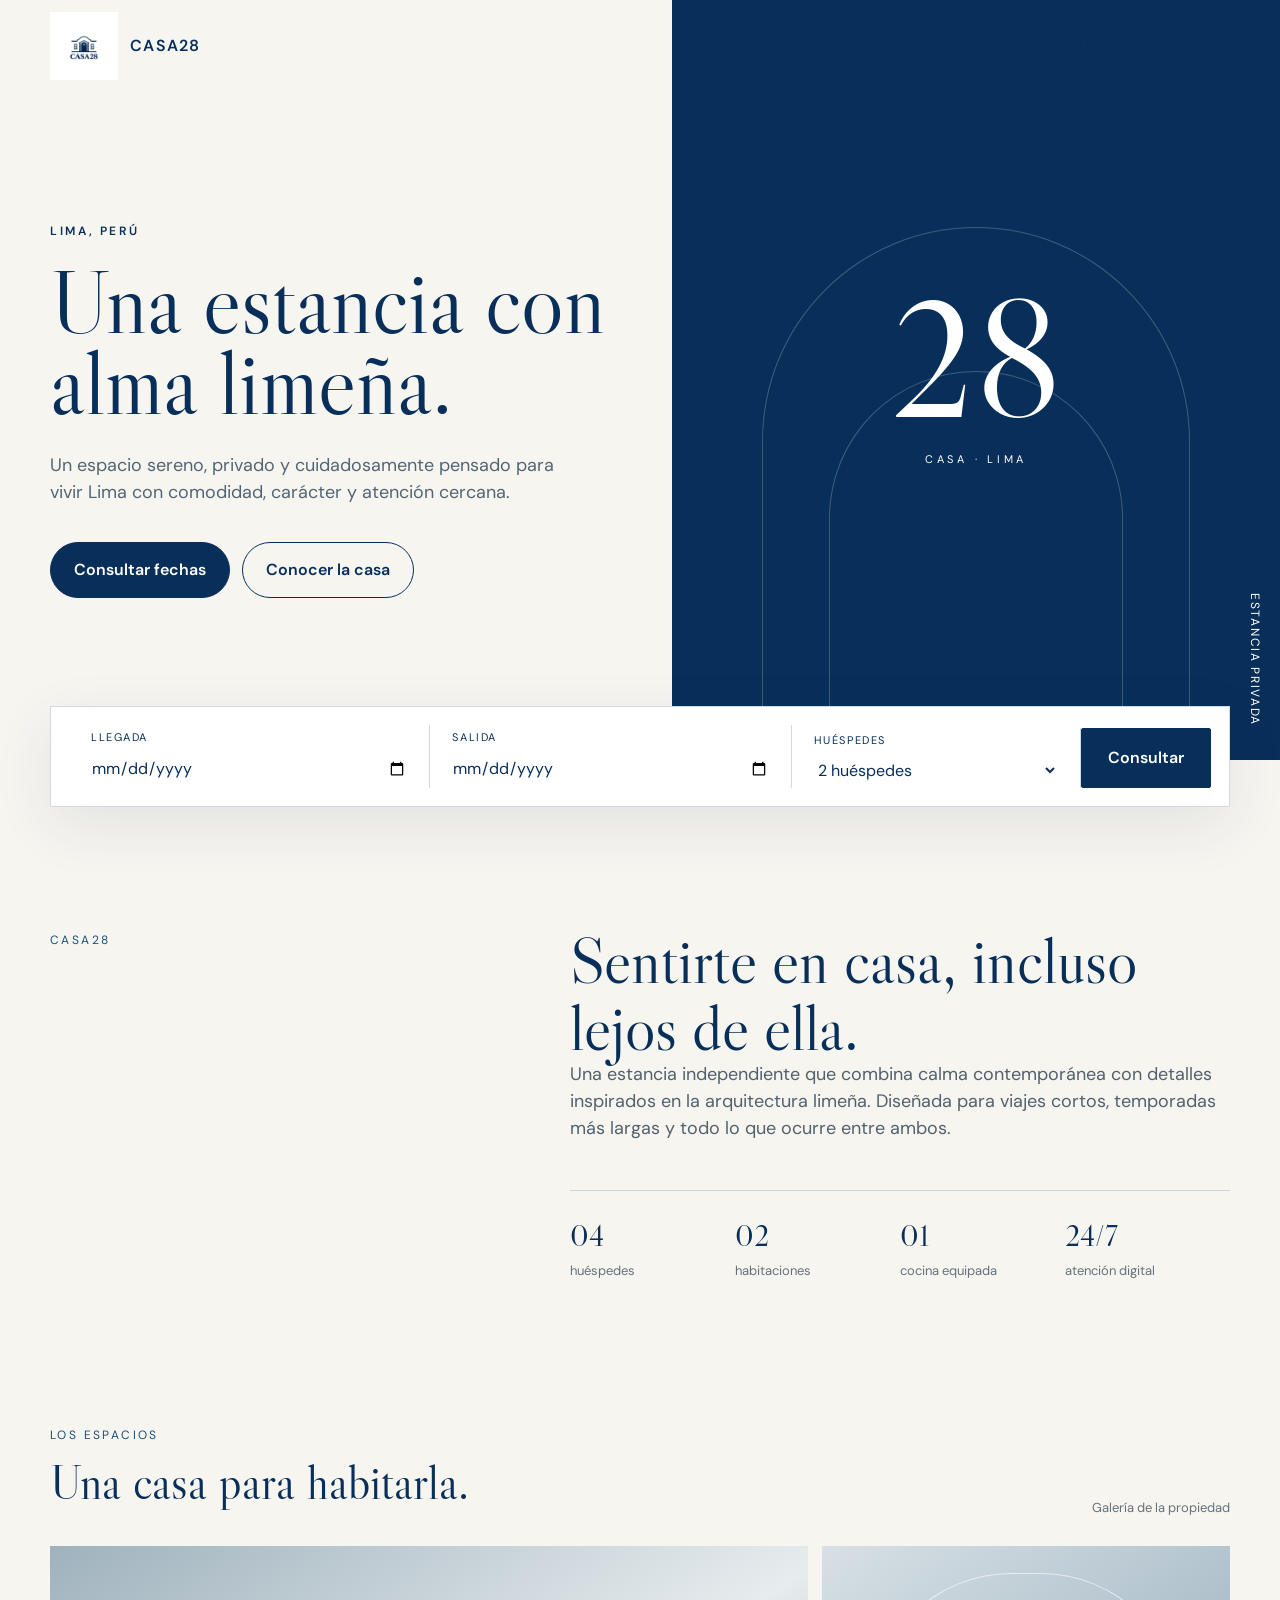
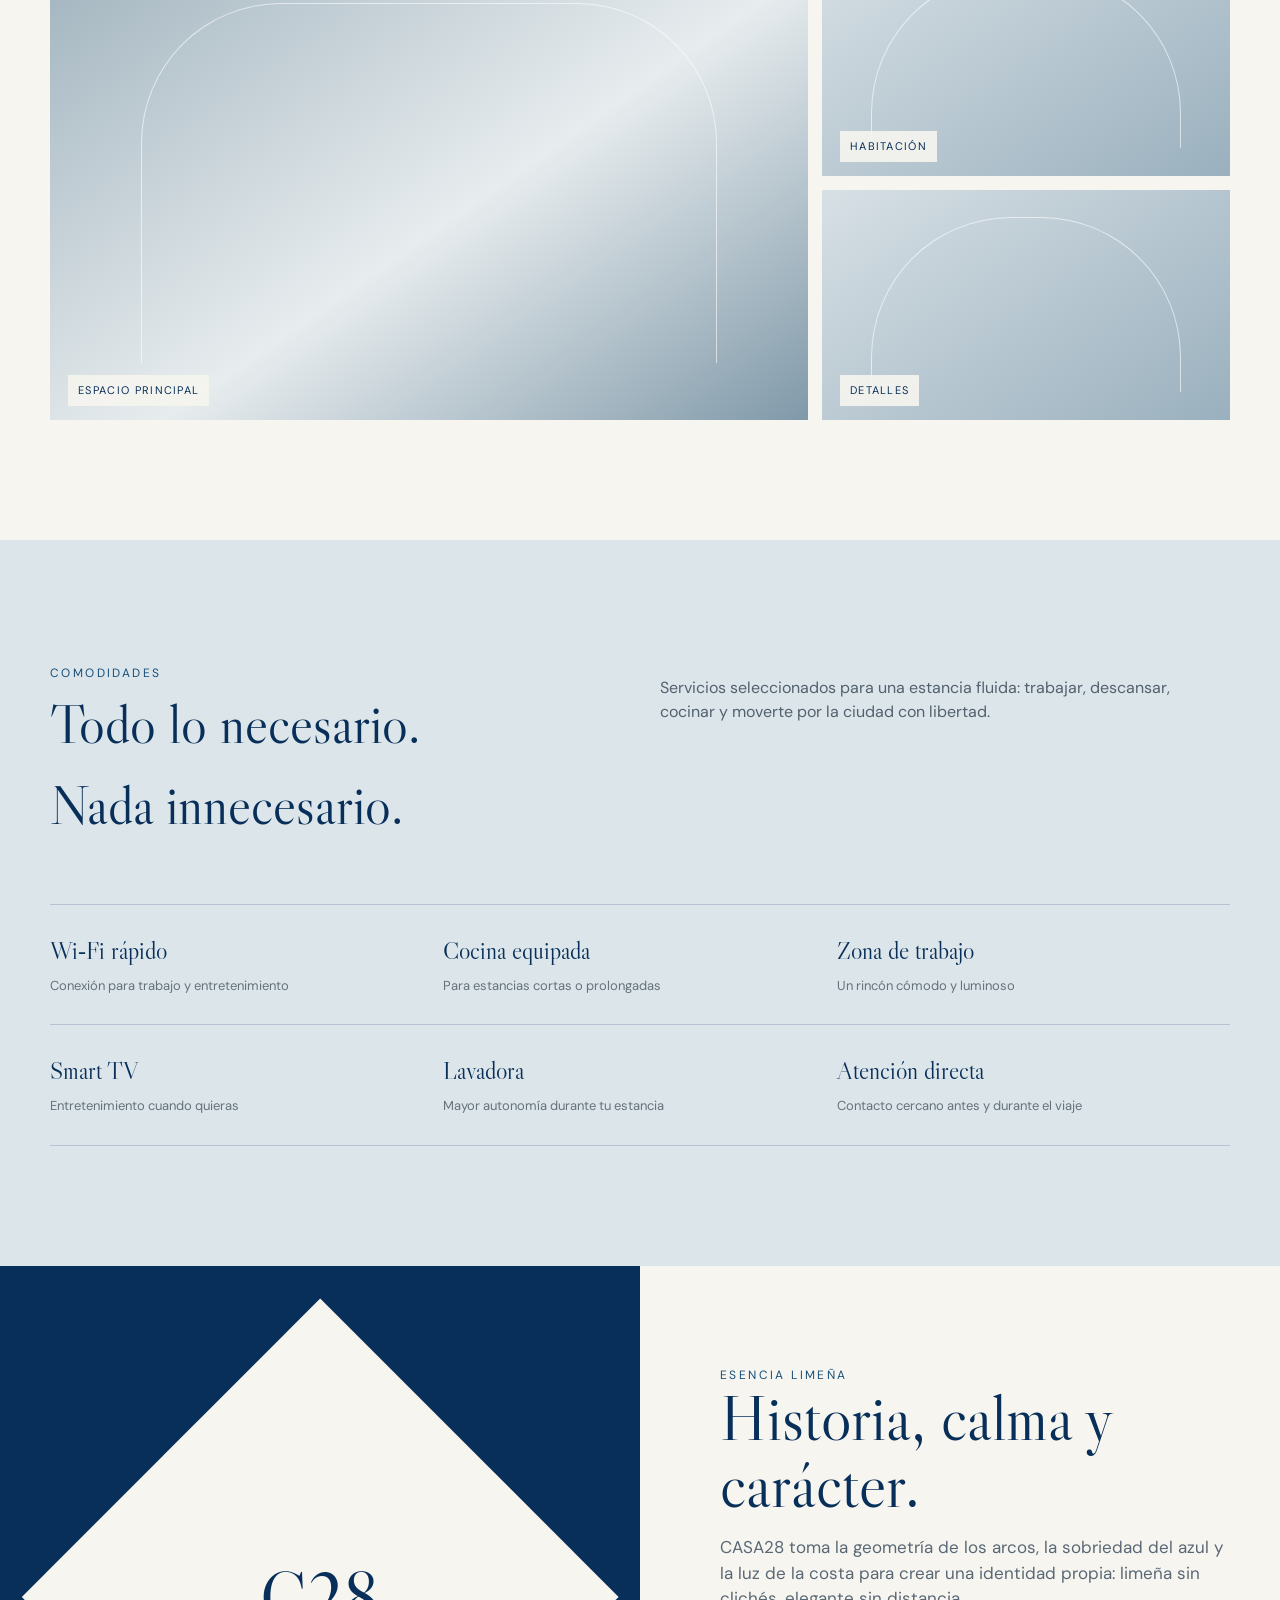
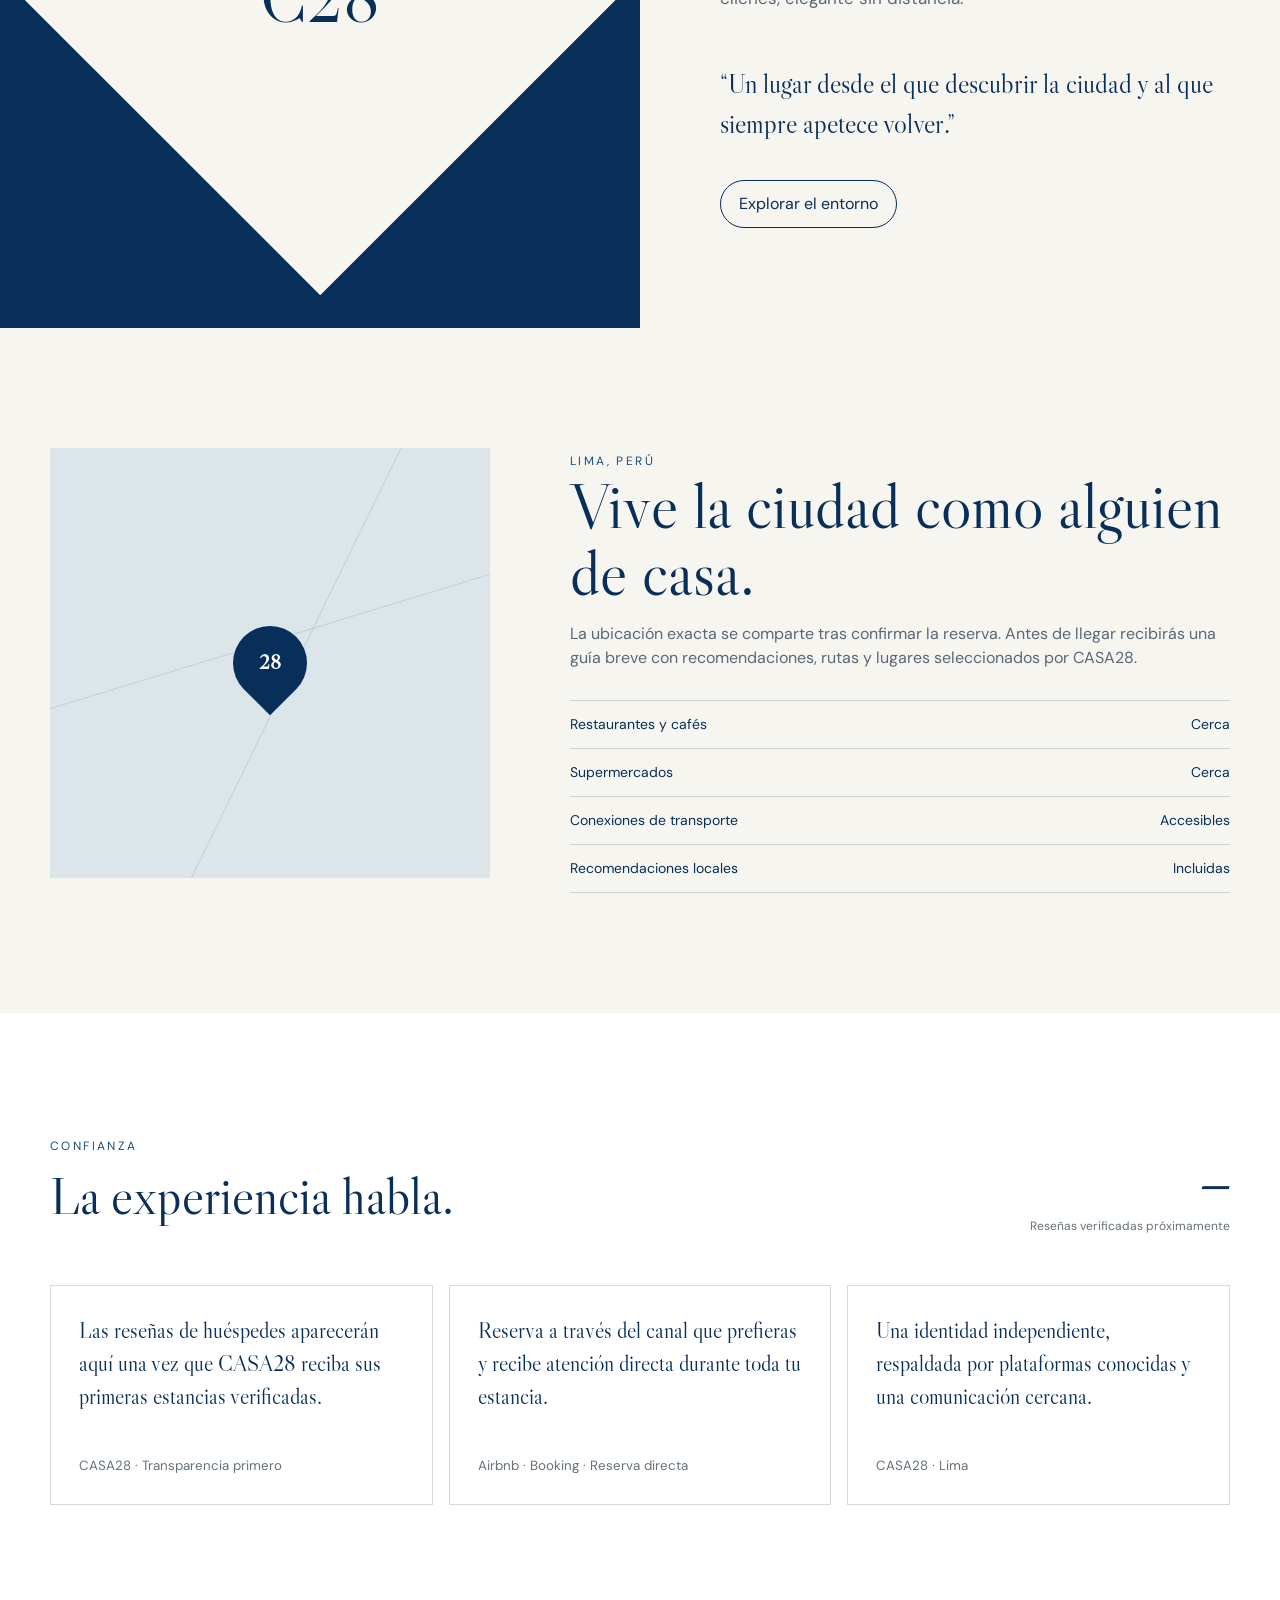
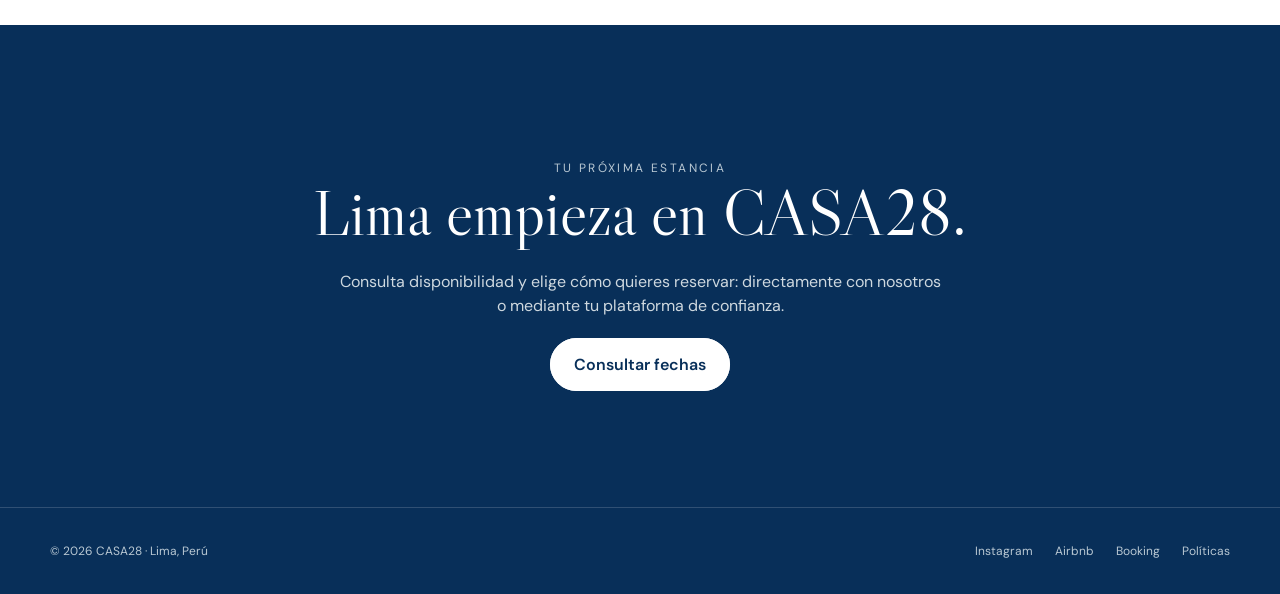
==== index.html @ 7c26ff9a "Add files via upload" ====
<!doctype html>
<html lang="es">
<head>
  <meta charset="utf-8" />
  <meta name="viewport" content="width=device-width, initial-scale=1" />
  <meta name="theme-color" content="#082f59" />
  <meta name="description" content="CASA28 — una estancia limeña, serena y contemporánea." />
  <title>CASA28 · Lima, Perú</title>
  <link rel="preconnect" href="https://fonts.googleapis.com">
  <link rel="preconnect" href="https://fonts.gstatic.com" crossorigin>
  <link href="https://fonts.googleapis.com/css2?family=DM+Sans:wght@400;500;600&family=Libre+Caslon+Display&display=swap" rel="stylesheet">
  <style>
    :root{--ink:#082f59;--blue:#174f7b;--mist:#dce5ea;--paper:#f7f5f0;--white:#fff;--line:rgba(8,47,89,.18);--muted:#65717b}
    *{box-sizing:border-box}html{scroll-behavior:smooth}body{margin:0;color:var(--ink);background:var(--paper);font-family:"DM Sans",sans-serif;line-height:1.5}button,input,select{font:inherit}a{color:inherit;text-decoration:none}.serif{font-family:"Libre Caslon Display",serif;font-weight:400}.wrap{width:min(1180px,calc(100% - 40px));margin:auto}
    .nav{position:absolute;z-index:5;left:0;right:0;top:0;height:92px;display:flex;align-items:center}.nav .wrap{display:flex;align-items:center;justify-content:space-between}.brand{display:flex;align-items:center;gap:12px;font-weight:600;letter-spacing:.08em}.brand img{width:68px;height:68px;object-fit:contain}.menu{display:flex;gap:28px;align-items:center;font-size:14px}.outline{border:1px solid currentColor;padding:11px 18px;border-radius:999px}.menu-toggle{display:none;background:transparent;border:0;color:var(--ink);font-size:24px}
    .hero{min-height:760px;display:grid;grid-template-columns:1.05fr .95fr;position:relative;overflow:hidden}.hero-copy{padding:170px max(40px,calc((100vw - 1180px)/2)) 110px;display:flex;flex-direction:column;justify-content:center}.eyebrow{text-transform:uppercase;letter-spacing:.22em;font-size:12px;font-weight:600}.hero h1{font-size:clamp(58px,7vw,106px);line-height:.9;margin:22px 0 28px;max-width:680px}.hero p{max-width:535px;color:#536574;font-size:18px;margin:0 0 36px}.actions{display:flex;gap:12px;flex-wrap:wrap}.btn{border:1px solid var(--ink);background:var(--ink);color:#fff;border-radius:999px;padding:15px 23px;cursor:pointer;font-weight:600}.btn.light{background:transparent;color:var(--ink)}
    .hero-art{background:var(--ink);position:relative;display:grid;place-items:center;min-height:620px;overflow:hidden}.hero-art:before,.hero-art:after{content:"";position:absolute;border:1px solid rgba(255,255,255,.22);border-bottom:0;border-radius:240px 240px 0 0}.hero-art:before{width:70%;height:70%;bottom:0}.hero-art:after{width:48%;height:51%;bottom:0}.arch-mark{position:relative;color:#fff;text-align:center;z-index:2}.arch-mark .number{font-family:"Libre Caslon Display",serif;font-size:clamp(110px,13vw,190px);line-height:.8}.arch-mark span{display:block;text-transform:uppercase;letter-spacing:.34em;font-size:11px;margin-top:26px}.hero-note{position:absolute;bottom:34px;right:34px;color:#fff;font-size:12px;letter-spacing:.14em;text-transform:uppercase;transform:rotate(90deg);transform-origin:right bottom}
    .booking{position:relative;z-index:3;margin:-54px auto 0;background:#fff;border:1px solid var(--line);box-shadow:0 18px 60px rgba(8,47,89,.09);padding:18px;display:grid;grid-template-columns:1fr 1fr .8fr auto;gap:0;align-items:end}.field{padding:4px 22px;border-right:1px solid var(--line)}.field label{display:block;font-size:11px;text-transform:uppercase;letter-spacing:.14em;margin-bottom:8px}.field input,.field select{width:100%;border:0;background:transparent;color:var(--ink);outline:0;padding:2px 0}.booking .btn{border-radius:2px;padding:17px 26px}
    section{padding:120px 0}.intro{display:grid;grid-template-columns:.8fr 1.2fr;gap:80px;align-items:start}.section-label{font-size:12px;letter-spacing:.2em;text-transform:uppercase;color:var(--blue)}.intro h2,.story h2,.location h2,.final h2{font-size:clamp(42px,5vw,72px);line-height:1.05;margin:0}.intro-copy p{font-size:18px;color:#52616d;max-width:660px;margin:0 0 28px}.facts{display:grid;grid-template-columns:repeat(4,1fr);border-top:1px solid var(--line);margin-top:48px}.fact{padding:22px 12px 0 0}.fact strong{font-family:"Libre Caslon Display",serif;font-size:30px;font-weight:400;display:block}.fact span{font-size:13px;color:var(--muted)}
    .gallery{padding-top:20px}.gallery-head{display:flex;justify-content:space-between;align-items:end;margin-bottom:28px}.gallery h2{font-size:48px;margin:0}.grid{display:grid;grid-template-columns:1.3fr .7fr;grid-template-rows:230px 230px;gap:14px}.photo{position:relative;overflow:hidden;background:linear-gradient(145deg,#d7e0e5,#9ab0be);min-height:210px}.photo:first-child{grid-row:1/3;background:linear-gradient(145deg,#9fb2bd,#e7ecee 55%,#8099a9)}.photo:before{content:"";position:absolute;inset:12%;border:1px solid rgba(255,255,255,.6);border-radius:140px 140px 0 0;border-bottom:0}.photo span{position:absolute;left:18px;bottom:14px;background:rgba(247,245,240,.9);padding:7px 10px;font-size:11px;letter-spacing:.12em;text-transform:uppercase}.photo-input{display:none}.photo-edit{position:absolute;inset:0;display:grid;place-items:center;opacity:0;transition:.2s;background:rgba(8,47,89,.55);color:#fff;cursor:pointer}.photo:hover .photo-edit{opacity:1}
    .amenities{background:var(--mist)}.amenities-head{display:grid;grid-template-columns:1fr 1fr;gap:40px;margin-bottom:58px}.amenities h2{font-size:54px;margin:0}.amenities p{color:#52616d;max-width:520px}.amenity-list{display:grid;grid-template-columns:repeat(3,1fr);border-top:1px solid var(--line)}.amenity{padding:28px 20px 28px 0;border-bottom:1px solid var(--line);font-size:15px}.amenity b{display:block;font-size:24px;font-family:"Libre Caslon Display",serif;font-weight:400;margin-bottom:5px}.amenity span{color:var(--muted);font-size:13px}
    .story{display:grid;grid-template-columns:1fr 1fr;min-height:620px;padding:0}.story-art{background:var(--ink);position:relative;display:grid;place-items:center;overflow:hidden}.story-art .tile{width:66%;aspect-ratio:1;background:var(--paper);display:grid;place-items:center;transform:rotate(45deg)}.story-art .tile:after{content:"C28";transform:rotate(-45deg);font-family:"Libre Caslon Display",serif;font-size:70px}.story-copy{padding:100px max(40px,calc((100vw - 1180px)/2)) 100px 80px;display:flex;flex-direction:column;justify-content:center}.story-copy p{color:#596875;font-size:17px;max-width:520px}.quote{font-family:"Libre Caslon Display",serif;font-size:27px;color:var(--ink);margin:35px 0}
    .location{display:grid;grid-template-columns:.8fr 1.2fr;gap:80px}.map{height:430px;background:var(--mist);position:relative;overflow:hidden}.map:before,.map:after{content:"";position:absolute;background:var(--ink);opacity:.12}.map:before{height:1px;width:120%;top:45%;left:-10%;transform:rotate(-17deg)}.map:after{width:1px;height:130%;left:56%;top:-15%;transform:rotate(26deg)}.pin{position:absolute;inset:0;display:grid;place-items:center}.pin span{width:74px;height:74px;background:var(--ink);color:#fff;border-radius:50% 50% 50% 0;transform:rotate(-45deg);display:grid;place-items:center}.pin b{transform:rotate(45deg);font-family:"Libre Caslon Display",serif;font-size:21px}.location-copy p{color:#596875}.nearby{margin-top:30px;border-top:1px solid var(--line)}.nearby div{display:flex;justify-content:space-between;padding:13px 0;border-bottom:1px solid var(--line);font-size:14px}
    .reviews{background:#fff}.reviews-head{display:flex;justify-content:space-between;align-items:end;margin-bottom:50px}.reviews h2{font-size:52px;margin:0}.rating{text-align:right}.rating strong{font-family:"Libre Caslon Display",serif;font-size:46px}.rating span{display:block;color:var(--muted);font-size:12px}.review-grid{display:grid;grid-template-columns:repeat(3,1fr);gap:16px}.review{border:1px solid var(--line);padding:28px;min-height:220px;display:flex;flex-direction:column;justify-content:space-between}.review p{font-family:"Libre Caslon Display",serif;font-size:22px;margin:0}.review small{color:var(--muted)}
    .final{text-align:center;padding:130px 0;background:var(--ink);color:#fff}.final p{color:#ced8df;max-width:610px;margin:24px auto 35px}.final .btn{background:#fff;color:var(--ink);border-color:#fff}.footer{background:var(--ink);color:#fff;border-top:1px solid rgba(255,255,255,.16);padding:34px 0}.footer .wrap{display:flex;justify-content:space-between;align-items:center;font-size:12px;color:#b9c8d3}.footer-links{display:flex;gap:22px}
    .modal{position:fixed;inset:0;background:rgba(3,19,35,.72);z-index:20;display:none;place-items:center;padding:20px}.modal.open{display:grid}.modal-card{width:min(560px,100%);background:var(--paper);padding:34px}.modal-head{display:flex;justify-content:space-between;align-items:start}.modal h3{font-family:"Libre Caslon Display",serif;font-size:38px;margin:0 0 10px}.close{border:0;background:transparent;font-size:25px;cursor:pointer;color:var(--ink)}.dates-summary{color:var(--muted);font-size:14px;border-bottom:1px solid var(--line);padding-bottom:20px}.channel{width:100%;padding:16px 0;border:0;border-bottom:1px solid var(--line);background:transparent;color:var(--ink);display:flex;justify-content:space-between;cursor:pointer;text-align:left}.channel span:last-child{font-size:12px;color:var(--muted)}.channel:hover{padding-left:8px}
    @media(max-width:850px){.menu a:not(.outline){display:none}.hero{grid-template-columns:1fr}.hero-copy{padding:145px 24px 84px}.hero-art{min-height:450px}.booking{grid-template-columns:1fr 1fr;margin-top:0;width:100%;box-shadow:none}.field{border-bottom:1px solid var(--line);padding:16px}.booking .btn{grid-column:1/3}.intro,.amenities-head,.location{grid-template-columns:1fr;gap:36px}.facts{grid-template-columns:1fr 1fr}.grid{grid-template-columns:1fr;grid-template-rows:auto}.photo:first-child{grid-row:auto;min-height:370px}.amenity-list{grid-template-columns:1fr 1fr}.story{grid-template-columns:1fr}.story-art{min-height:420px}.story-copy{padding:70px 24px}.review-grid{grid-template-columns:1fr}.reviews-head{align-items:start}.rating{display:none}section{padding:86px 0}.footer .wrap{gap:20px;flex-direction:column}.gallery-head{align-items:start;gap:20px;flex-direction:column}}
    @media(max-width:520px){.wrap{width:min(100% - 28px,1180px)}.nav{height:78px}.brand img{width:54px;height:54px}.brand span{display:none}.menu .outline{font-size:12px;padding:9px 13px}.hero h1{font-size:56px}.booking{grid-template-columns:1fr}.booking .btn{grid-column:auto}.field{border-right:0}.facts,.amenity-list{grid-template-columns:1fr 1fr}.gallery h2,.amenities h2,.reviews h2{font-size:40px}.review-grid{grid-template-columns:1fr}.actions .btn{width:100%}.final{padding:90px 0}.footer-links{flex-wrap:wrap;justify-content:center}}
  </style>
</head>
<body>
  <nav class="nav"><div class="wrap"><a class="brand" href="#inicio"><img src="assets/casa28-logo.png" alt="Logo CASA28"><span>CASA28</span></a><div class="menu"><a href="#casa">La casa</a><a href="#servicios">Servicios</a><a href="#lima">Lima</a><a href="#reservar" class="outline">Reservar</a></div></div></nav>
  <header class="hero" id="inicio"><div class="hero-copy"><span class="eyebrow">Lima, Perú</span><h1 class="serif">Una estancia con alma limeña.</h1><p>Un espacio sereno, privado y cuidadosamente pensado para vivir Lima con comodidad, carácter y atención cercana.</p><div class="actions"><a class="btn" href="#reservar">Consultar fechas</a><a class="btn light" href="#casa">Conocer la casa</a></div></div><div class="hero-art"><div class="arch-mark"><div class="number">28</div><span>Casa · Lima</span></div><div class="hero-note">Estancia privada</div></div></header>
  <form class="booking wrap" id="reservar"><div class="field"><label for="checkin">Llegada</label><input id="checkin" type="date" required></div><div class="field"><label for="checkout">Salida</label><input id="checkout" type="date" required></div><div class="field"><label for="guests">Huéspedes</label><select id="guests"><option>1 huésped</option><option selected>2 huéspedes</option><option>3 huéspedes</option><option>4 huéspedes</option></select></div><button class="btn" type="submit">Consultar</button></form>
  <main>
    <section id="casa"><div class="wrap intro"><div><span class="section-label">CASA28</span></div><div class="intro-copy"><h2 class="serif">Sentirte en casa, incluso lejos de ella.</h2><p>Una estancia independiente que combina calma contemporánea con detalles inspirados en la arquitectura limeña. Diseñada para viajes cortos, temporadas más largas y todo lo que ocurre entre ambos.</p><div class="facts"><div class="fact"><strong>04</strong><span>huéspedes</span></div><div class="fact"><strong>02</strong><span>habitaciones</span></div><div class="fact"><strong>01</strong><span>cocina equipada</span></div><div class="fact"><strong>24/7</strong><span>atención digital</span></div></div></div></div></section>
    <section class="gallery"><div class="wrap"><div class="gallery-head"><div><span class="section-label">Los espacios</span><h2 class="serif">Una casa para habitarla.</h2></div><span style="color:var(--muted);font-size:13px">Galería de la propiedad</span></div><div class="grid"><div class="photo"><span>Espacio principal</span></div><div class="photo"><span>Habitación</span></div><div class="photo"><span>Detalles</span></div></div></div></section>
    <section class="amenities" id="servicios"><div class="wrap"><div class="amenities-head"><div><span class="section-label">Comodidades</span><h2 class="serif">Todo lo necesario.<br>Nada innecesario.</h2></div><p>Servicios seleccionados para una estancia fluida: trabajar, descansar, cocinar y moverte por la ciudad con libertad.</p></div><div class="amenity-list"><div class="amenity"><b>Wi‑Fi rápido</b><span>Conexión para trabajo y entretenimiento</span></div><div class="amenity"><b>Cocina equipada</b><span>Para estancias cortas o prolongadas</span></div><div class="amenity"><b>Zona de trabajo</b><span>Un rincón cómodo y luminoso</span></div><div class="amenity"><b>Smart TV</b><span>Entretenimiento cuando quieras</span></div><div class="amenity"><b>Lavadora</b><span>Mayor autonomía durante tu estancia</span></div><div class="amenity"><b>Atención directa</b><span>Contacto cercano antes y durante el viaje</span></div></div></div></section>
    <section class="story"><div class="story-art"><div class="tile"></div></div><div class="story-copy"><span class="section-label">Esencia limeña</span><h2 class="serif">Historia, calma y carácter.</h2><p>CASA28 toma la geometría de los arcos, la sobriedad del azul y la luz de la costa para crear una identidad propia: limeña sin clichés, elegante sin distancia.</p><div class="quote">“Un lugar desde el que descubrir la ciudad y al que siempre apetece volver.”</div><a href="#lima" class="outline" style="align-self:flex-start">Explorar el entorno</a></div></section>
    <section id="lima"><div class="wrap location"><div class="map"><div class="pin"><span><b>28</b></span></div></div><div class="location-copy"><span class="section-label">Lima, Perú</span><h2 class="serif">Vive la ciudad como alguien de casa.</h2><p>La ubicación exacta se comparte tras confirmar la reserva. Antes de llegar recibirás una guía breve con recomendaciones, rutas y lugares seleccionados por CASA28.</p><div class="nearby"><div><span>Restaurantes y cafés</span><span>Cerca</span></div><div><span>Supermercados</span><span>Cerca</span></div><div><span>Conexiones de transporte</span><span>Accesibles</span></div><div><span>Recomendaciones locales</span><span>Incluidas</span></div></div></div></div></section>
    <section class="reviews"><div class="wrap"><div class="reviews-head"><div><span class="section-label">Confianza</span><h2 class="serif">La experiencia habla.</h2></div><div class="rating"><strong>—</strong><span>Reseñas verificadas próximamente</span></div></div><div class="review-grid"><article class="review"><p>Las reseñas de huéspedes aparecerán aquí una vez que CASA28 reciba sus primeras estancias verificadas.</p><small>CASA28 · Transparencia primero</small></article><article class="review"><p>Reserva a través del canal que prefieras y recibe atención directa durante toda tu estancia.</p><small>Airbnb · Booking · Reserva directa</small></article><article class="review"><p>Una identidad independiente, respaldada por plataformas conocidas y una comunicación cercana.</p><small>CASA28 · Lima</small></article></div></div></section>
    <section class="final"><div class="wrap"><span class="section-label" style="color:#b9c8d3">Tu próxima estancia</span><h2 class="serif">Lima empieza en CASA28.</h2><p>Consulta disponibilidad y elige cómo quieres reservar: directamente con nosotros o mediante tu plataforma de confianza.</p><a class="btn" href="#reservar">Consultar fechas</a></div></section>
  </main>
  <footer class="footer"><div class="wrap"><span>© 2026 CASA28 · Lima, Perú</span><div class="footer-links"><a href="#">Instagram</a><a href="#">Airbnb</a><a href="#">Booking</a><a href="#">Políticas</a></div></div></footer>
  <div class="modal" id="modal" role="dialog" aria-modal="true" aria-labelledby="modal-title"><div class="modal-card"><div class="modal-head"><div><span class="section-label">Opciones de reserva</span><h3 id="modal-title">Elige tu canal.</h3></div><button class="close" aria-label="Cerrar">×</button></div><p class="dates-summary" id="summary"></p><button class="channel" data-channel="WhatsApp"><span>Consulta directa por WhatsApp</span><span>Atención personal →</span></button><button class="channel" data-channel="Airbnb"><span>Reservar en Airbnb</span><span>Plataforma verificada →</span></button><button class="channel" data-channel="Booking"><span>Reservar en Booking</span><span>Próximamente →</span></button></div></div>
  <script>
    const form=document.querySelector('#reservar'), modal=document.querySelector('#modal'), summary=document.querySelector('#summary');
    const today=new Date(); today.setDate(today.getDate()+1); const min=today.toISOString().split('T')[0];
    checkin.min=min; checkout.min=min;
    checkin.addEventListener('change',()=>{checkout.min=checkin.value;if(checkout.value&&checkout.value<=checkin.value)checkout.value=''});
    form.addEventListener('submit',e=>{e.preventDefault();summary.textContent=`${checkin.value} — ${checkout.value} · ${guests.value}`;modal.classList.add('open')});
    document.querySelector('.close').onclick=()=>modal.classList.remove('open');
    modal.addEventListener('click',e=>{if(e.target===modal)modal.classList.remove('open')});
    document.querySelectorAll('.channel').forEach(btn=>btn.onclick=()=>alert(`${btn.dataset.channel}: enlace pendiente de conectar.`));
  </script>
</body>
</html>
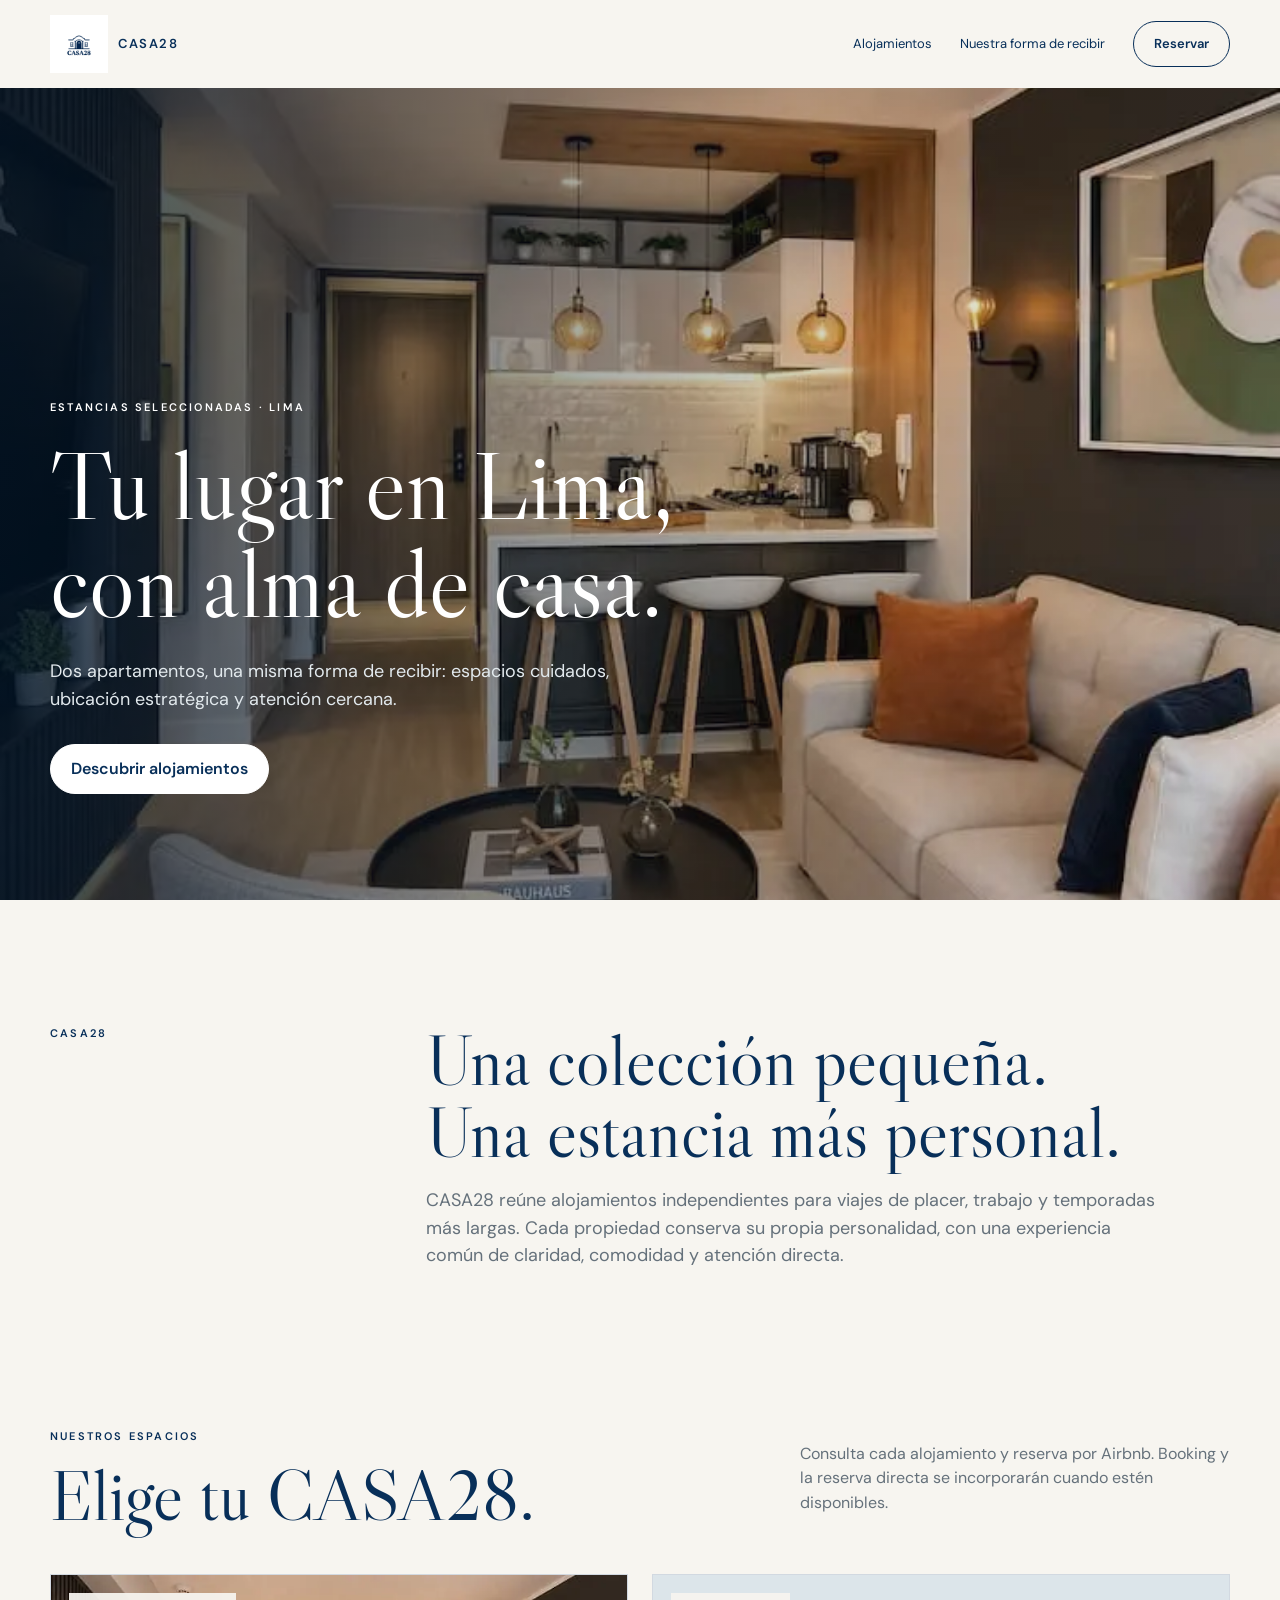
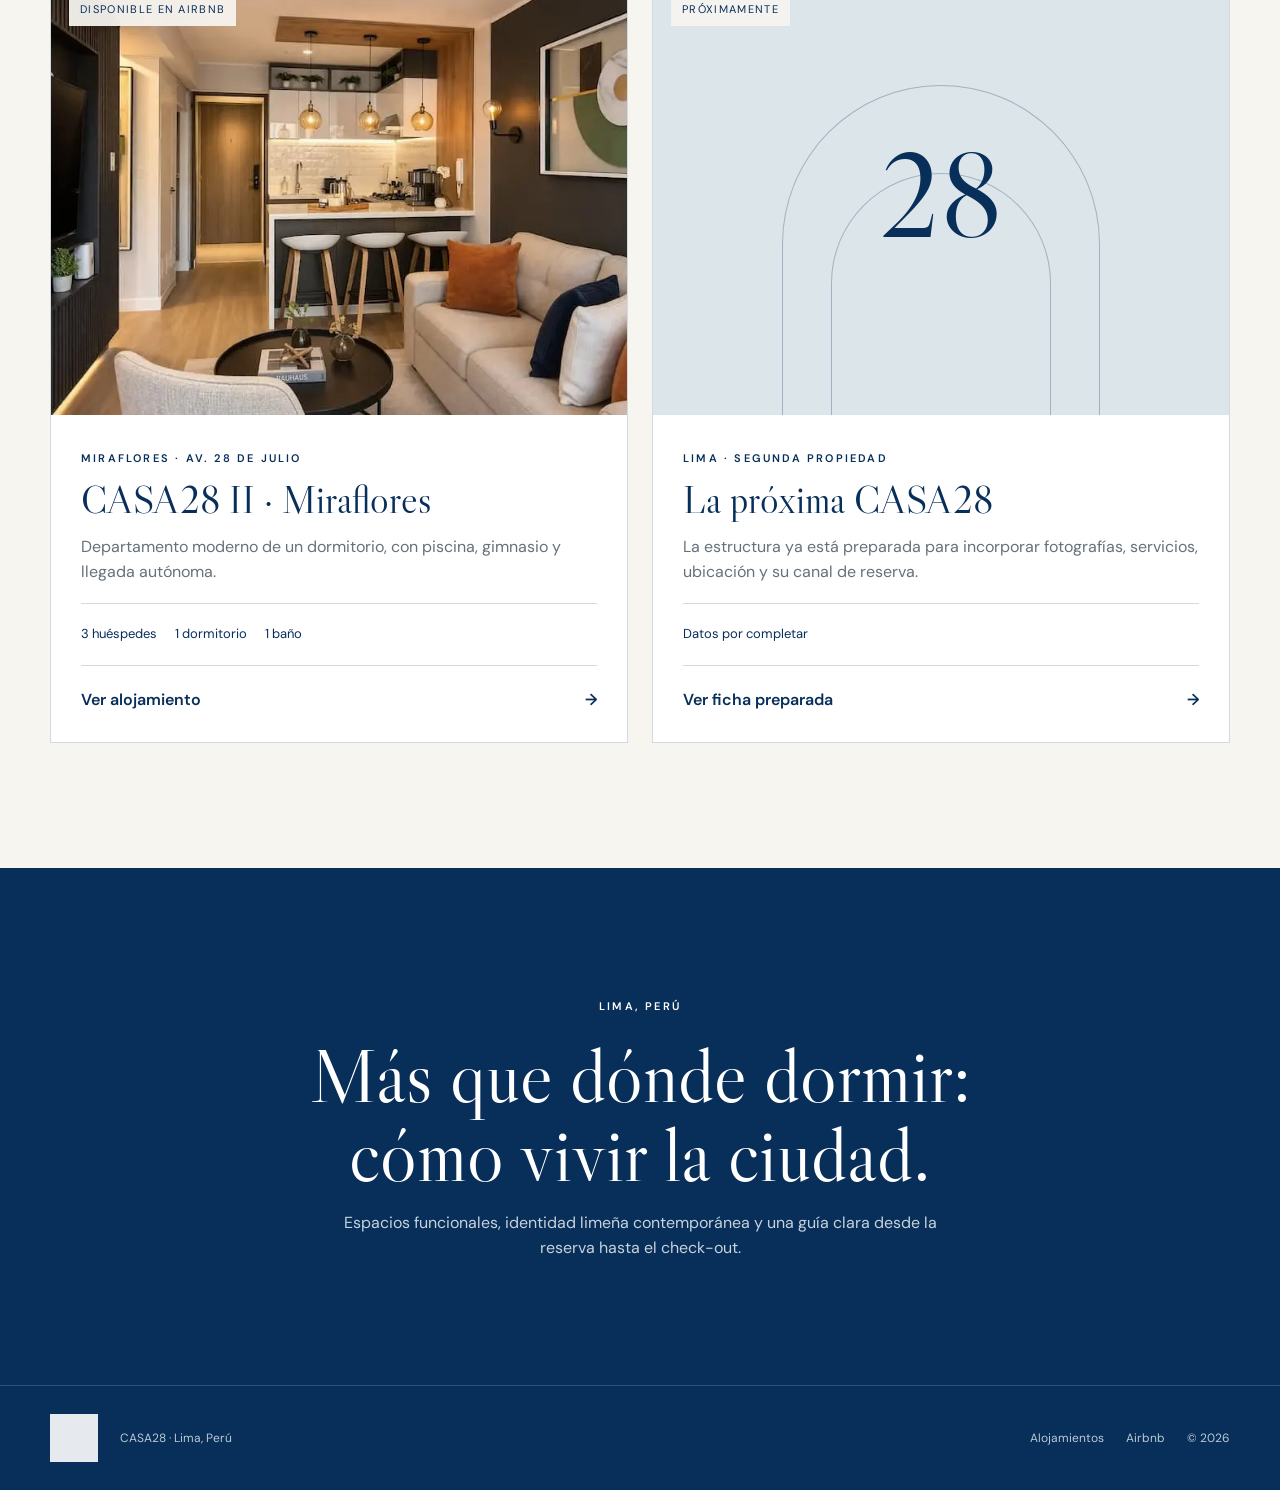
==== commit 57f91861: "Add files via upload" ====
--- a/index.html
+++ b/index.html
@@ -1,57 +1,9 @@
-<!doctype html>
-<html lang="es">
-<head>
-  <meta charset="utf-8" />
-  <meta name="viewport" content="width=device-width, initial-scale=1" />
-  <meta name="theme-color" content="#082f59" />
-  <meta name="description" content="CASA28 — una estancia limeña, serena y contemporánea." />
-  <title>CASA28 · Lima, Perú</title>
-  <link rel="preconnect" href="https://fonts.googleapis.com">
-  <link rel="preconnect" href="https://fonts.gstatic.com" crossorigin>
-  <link href="https://fonts.googleapis.com/css2?family=DM+Sans:wght@400;500;600&family=Libre+Caslon+Display&display=swap" rel="stylesheet">
-  <style>
-    :root{--ink:#082f59;--blue:#174f7b;--mist:#dce5ea;--paper:#f7f5f0;--white:#fff;--line:rgba(8,47,89,.18);--muted:#65717b}
-    *{box-sizing:border-box}html{scroll-behavior:smooth}body{margin:0;color:var(--ink);background:var(--paper);font-family:"DM Sans",sans-serif;line-height:1.5}button,input,select{font:inherit}a{color:inherit;text-decoration:none}.serif{font-family:"Libre Caslon Display",serif;font-weight:400}.wrap{width:min(1180px,calc(100% - 40px));margin:auto}
-    .nav{position:absolute;z-index:5;left:0;right:0;top:0;height:92px;display:flex;align-items:center}.nav .wrap{display:flex;align-items:center;justify-content:space-between}.brand{display:flex;align-items:center;gap:12px;font-weight:600;letter-spacing:.08em}.brand img{width:68px;height:68px;object-fit:contain}.menu{display:flex;gap:28px;align-items:center;font-size:14px}.outline{border:1px solid currentColor;padding:11px 18px;border-radius:999px}.menu-toggle{display:none;background:transparent;border:0;color:var(--ink);font-size:24px}
-    .hero{min-height:760px;display:grid;grid-template-columns:1.05fr .95fr;position:relative;overflow:hidden}.hero-copy{padding:170px max(40px,calc((100vw - 1180px)/2)) 110px;display:flex;flex-direction:column;justify-content:center}.eyebrow{text-transform:uppercase;letter-spacing:.22em;font-size:12px;font-weight:600}.hero h1{font-size:clamp(58px,7vw,106px);line-height:.9;margin:22px 0 28px;max-width:680px}.hero p{max-width:535px;color:#536574;font-size:18px;margin:0 0 36px}.actions{display:flex;gap:12px;flex-wrap:wrap}.btn{border:1px solid var(--ink);background:var(--ink);color:#fff;border-radius:999px;padding:15px 23px;cursor:pointer;font-weight:600}.btn.light{background:transparent;color:var(--ink)}
-    .hero-art{background:var(--ink);position:relative;display:grid;place-items:center;min-height:620px;overflow:hidden}.hero-art:before,.hero-art:after{content:"";position:absolute;border:1px solid rgba(255,255,255,.22);border-bottom:0;border-radius:240px 240px 0 0}.hero-art:before{width:70%;height:70%;bottom:0}.hero-art:after{width:48%;height:51%;bottom:0}.arch-mark{position:relative;color:#fff;text-align:center;z-index:2}.arch-mark .number{font-family:"Libre Caslon Display",serif;font-size:clamp(110px,13vw,190px);line-height:.8}.arch-mark span{display:block;text-transform:uppercase;letter-spacing:.34em;font-size:11px;margin-top:26px}.hero-note{position:absolute;bottom:34px;right:34px;color:#fff;font-size:12px;letter-spacing:.14em;text-transform:uppercase;transform:rotate(90deg);transform-origin:right bottom}
-    .booking{position:relative;z-index:3;margin:-54px auto 0;background:#fff;border:1px solid var(--line);box-shadow:0 18px 60px rgba(8,47,89,.09);padding:18px;display:grid;grid-template-columns:1fr 1fr .8fr auto;gap:0;align-items:end}.field{padding:4px 22px;border-right:1px solid var(--line)}.field label{display:block;font-size:11px;text-transform:uppercase;letter-spacing:.14em;margin-bottom:8px}.field input,.field select{width:100%;border:0;background:transparent;color:var(--ink);outline:0;padding:2px 0}.booking .btn{border-radius:2px;padding:17px 26px}
-    section{padding:120px 0}.intro{display:grid;grid-template-columns:.8fr 1.2fr;gap:80px;align-items:start}.section-label{font-size:12px;letter-spacing:.2em;text-transform:uppercase;color:var(--blue)}.intro h2,.story h2,.location h2,.final h2{font-size:clamp(42px,5vw,72px);line-height:1.05;margin:0}.intro-copy p{font-size:18px;color:#52616d;max-width:660px;margin:0 0 28px}.facts{display:grid;grid-template-columns:repeat(4,1fr);border-top:1px solid var(--line);margin-top:48px}.fact{padding:22px 12px 0 0}.fact strong{font-family:"Libre Caslon Display",serif;font-size:30px;font-weight:400;display:block}.fact span{font-size:13px;color:var(--muted)}
-    .gallery{padding-top:20px}.gallery-head{display:flex;justify-content:space-between;align-items:end;margin-bottom:28px}.gallery h2{font-size:48px;margin:0}.grid{display:grid;grid-template-columns:1.3fr .7fr;grid-template-rows:230px 230px;gap:14px}.photo{position:relative;overflow:hidden;background:linear-gradient(145deg,#d7e0e5,#9ab0be);min-height:210px}.photo:first-child{grid-row:1/3;background:linear-gradient(145deg,#9fb2bd,#e7ecee 55%,#8099a9)}.photo:before{content:"";position:absolute;inset:12%;border:1px solid rgba(255,255,255,.6);border-radius:140px 140px 0 0;border-bottom:0}.photo span{position:absolute;left:18px;bottom:14px;background:rgba(247,245,240,.9);padding:7px 10px;font-size:11px;letter-spacing:.12em;text-transform:uppercase}.photo-input{display:none}.photo-edit{position:absolute;inset:0;display:grid;place-items:center;opacity:0;transition:.2s;background:rgba(8,47,89,.55);color:#fff;cursor:pointer}.photo:hover .photo-edit{opacity:1}
-    .amenities{background:var(--mist)}.amenities-head{display:grid;grid-template-columns:1fr 1fr;gap:40px;margin-bottom:58px}.amenities h2{font-size:54px;margin:0}.amenities p{color:#52616d;max-width:520px}.amenity-list{display:grid;grid-template-columns:repeat(3,1fr);border-top:1px solid var(--line)}.amenity{padding:28px 20px 28px 0;border-bottom:1px solid var(--line);font-size:15px}.amenity b{display:block;font-size:24px;font-family:"Libre Caslon Display",serif;font-weight:400;margin-bottom:5px}.amenity span{color:var(--muted);font-size:13px}
-    .story{display:grid;grid-template-columns:1fr 1fr;min-height:620px;padding:0}.story-art{background:var(--ink);position:relative;display:grid;place-items:center;overflow:hidden}.story-art .tile{width:66%;aspect-ratio:1;background:var(--paper);display:grid;place-items:center;transform:rotate(45deg)}.story-art .tile:after{content:"C28";transform:rotate(-45deg);font-family:"Libre Caslon Display",serif;font-size:70px}.story-copy{padding:100px max(40px,calc((100vw - 1180px)/2)) 100px 80px;display:flex;flex-direction:column;justify-content:center}.story-copy p{color:#596875;font-size:17px;max-width:520px}.quote{font-family:"Libre Caslon Display",serif;font-size:27px;color:var(--ink);margin:35px 0}
-    .location{display:grid;grid-template-columns:.8fr 1.2fr;gap:80px}.map{height:430px;background:var(--mist);position:relative;overflow:hidden}.map:before,.map:after{content:"";position:absolute;background:var(--ink);opacity:.12}.map:before{height:1px;width:120%;top:45%;left:-10%;transform:rotate(-17deg)}.map:after{width:1px;height:130%;left:56%;top:-15%;transform:rotate(26deg)}.pin{position:absolute;inset:0;display:grid;place-items:center}.pin span{width:74px;height:74px;background:var(--ink);color:#fff;border-radius:50% 50% 50% 0;transform:rotate(-45deg);display:grid;place-items:center}.pin b{transform:rotate(45deg);font-family:"Libre Caslon Display",serif;font-size:21px}.location-copy p{color:#596875}.nearby{margin-top:30px;border-top:1px solid var(--line)}.nearby div{display:flex;justify-content:space-between;padding:13px 0;border-bottom:1px solid var(--line);font-size:14px}
-    .reviews{background:#fff}.reviews-head{display:flex;justify-content:space-between;align-items:end;margin-bottom:50px}.reviews h2{font-size:52px;margin:0}.rating{text-align:right}.rating strong{font-family:"Libre Caslon Display",serif;font-size:46px}.rating span{display:block;color:var(--muted);font-size:12px}.review-grid{display:grid;grid-template-columns:repeat(3,1fr);gap:16px}.review{border:1px solid var(--line);padding:28px;min-height:220px;display:flex;flex-direction:column;justify-content:space-between}.review p{font-family:"Libre Caslon Display",serif;font-size:22px;margin:0}.review small{color:var(--muted)}
-    .final{text-align:center;padding:130px 0;background:var(--ink);color:#fff}.final p{color:#ced8df;max-width:610px;margin:24px auto 35px}.final .btn{background:#fff;color:var(--ink);border-color:#fff}.footer{background:var(--ink);color:#fff;border-top:1px solid rgba(255,255,255,.16);padding:34px 0}.footer .wrap{display:flex;justify-content:space-between;align-items:center;font-size:12px;color:#b9c8d3}.footer-links{display:flex;gap:22px}
-    .modal{position:fixed;inset:0;background:rgba(3,19,35,.72);z-index:20;display:none;place-items:center;padding:20px}.modal.open{display:grid}.modal-card{width:min(560px,100%);background:var(--paper);padding:34px}.modal-head{display:flex;justify-content:space-between;align-items:start}.modal h3{font-family:"Libre Caslon Display",serif;font-size:38px;margin:0 0 10px}.close{border:0;background:transparent;font-size:25px;cursor:pointer;color:var(--ink)}.dates-summary{color:var(--muted);font-size:14px;border-bottom:1px solid var(--line);padding-bottom:20px}.channel{width:100%;padding:16px 0;border:0;border-bottom:1px solid var(--line);background:transparent;color:var(--ink);display:flex;justify-content:space-between;cursor:pointer;text-align:left}.channel span:last-child{font-size:12px;color:var(--muted)}.channel:hover{padding-left:8px}
-    @media(max-width:850px){.menu a:not(.outline){display:none}.hero{grid-template-columns:1fr}.hero-copy{padding:145px 24px 84px}.hero-art{min-height:450px}.booking{grid-template-columns:1fr 1fr;margin-top:0;width:100%;box-shadow:none}.field{border-bottom:1px solid var(--line);padding:16px}.booking .btn{grid-column:1/3}.intro,.amenities-head,.location{grid-template-columns:1fr;gap:36px}.facts{grid-template-columns:1fr 1fr}.grid{grid-template-columns:1fr;grid-template-rows:auto}.photo:first-child{grid-row:auto;min-height:370px}.amenity-list{grid-template-columns:1fr 1fr}.story{grid-template-columns:1fr}.story-art{min-height:420px}.story-copy{padding:70px 24px}.review-grid{grid-template-columns:1fr}.reviews-head{align-items:start}.rating{display:none}section{padding:86px 0}.footer .wrap{gap:20px;flex-direction:column}.gallery-head{align-items:start;gap:20px;flex-direction:column}}
-    @media(max-width:520px){.wrap{width:min(100% - 28px,1180px)}.nav{height:78px}.brand img{width:54px;height:54px}.brand span{display:none}.menu .outline{font-size:12px;padding:9px 13px}.hero h1{font-size:56px}.booking{grid-template-columns:1fr}.booking .btn{grid-column:auto}.field{border-right:0}.facts,.amenity-list{grid-template-columns:1fr 1fr}.gallery h2,.amenities h2,.reviews h2{font-size:40px}.review-grid{grid-template-columns:1fr}.actions .btn{width:100%}.final{padding:90px 0}.footer-links{flex-wrap:wrap;justify-content:center}}
-  </style>
-</head>
-<body>
-  <nav class="nav"><div class="wrap"><a class="brand" href="#inicio"><img src="assets/casa28-logo.png" alt="Logo CASA28"><span>CASA28</span></a><div class="menu"><a href="#casa">La casa</a><a href="#servicios">Servicios</a><a href="#lima">Lima</a><a href="#reservar" class="outline">Reservar</a></div></div></nav>
-  <header class="hero" id="inicio"><div class="hero-copy"><span class="eyebrow">Lima, Perú</span><h1 class="serif">Una estancia con alma limeña.</h1><p>Un espacio sereno, privado y cuidadosamente pensado para vivir Lima con comodidad, carácter y atención cercana.</p><div class="actions"><a class="btn" href="#reservar">Consultar fechas</a><a class="btn light" href="#casa">Conocer la casa</a></div></div><div class="hero-art"><div class="arch-mark"><div class="number">28</div><span>Casa · Lima</span></div><div class="hero-note">Estancia privada</div></div></header>
-  <form class="booking wrap" id="reservar"><div class="field"><label for="checkin">Llegada</label><input id="checkin" type="date" required></div><div class="field"><label for="checkout">Salida</label><input id="checkout" type="date" required></div><div class="field"><label for="guests">Huéspedes</label><select id="guests"><option>1 huésped</option><option selected>2 huéspedes</option><option>3 huéspedes</option><option>4 huéspedes</option></select></div><button class="btn" type="submit">Consultar</button></form>
-  <main>
-    <section id="casa"><div class="wrap intro"><div><span class="section-label">CASA28</span></div><div class="intro-copy"><h2 class="serif">Sentirte en casa, incluso lejos de ella.</h2><p>Una estancia independiente que combina calma contemporánea con detalles inspirados en la arquitectura limeña. Diseñada para viajes cortos, temporadas más largas y todo lo que ocurre entre ambos.</p><div class="facts"><div class="fact"><strong>04</strong><span>huéspedes</span></div><div class="fact"><strong>02</strong><span>habitaciones</span></div><div class="fact"><strong>01</strong><span>cocina equipada</span></div><div class="fact"><strong>24/7</strong><span>atención digital</span></div></div></div></div></section>
-    <section class="gallery"><div class="wrap"><div class="gallery-head"><div><span class="section-label">Los espacios</span><h2 class="serif">Una casa para habitarla.</h2></div><span style="color:var(--muted);font-size:13px">Galería de la propiedad</span></div><div class="grid"><div class="photo"><span>Espacio principal</span></div><div class="photo"><span>Habitación</span></div><div class="photo"><span>Detalles</span></div></div></div></section>
-    <section class="amenities" id="servicios"><div class="wrap"><div class="amenities-head"><div><span class="section-label">Comodidades</span><h2 class="serif">Todo lo necesario.<br>Nada innecesario.</h2></div><p>Servicios seleccionados para una estancia fluida: trabajar, descansar, cocinar y moverte por la ciudad con libertad.</p></div><div class="amenity-list"><div class="amenity"><b>Wi‑Fi rápido</b><span>Conexión para trabajo y entretenimiento</span></div><div class="amenity"><b>Cocina equipada</b><span>Para estancias cortas o prolongadas</span></div><div class="amenity"><b>Zona de trabajo</b><span>Un rincón cómodo y luminoso</span></div><div class="amenity"><b>Smart TV</b><span>Entretenimiento cuando quieras</span></div><div class="amenity"><b>Lavadora</b><span>Mayor autonomía durante tu estancia</span></div><div class="amenity"><b>Atención directa</b><span>Contacto cercano antes y durante el viaje</span></div></div></div></section>
-    <section class="story"><div class="story-art"><div class="tile"></div></div><div class="story-copy"><span class="section-label">Esencia limeña</span><h2 class="serif">Historia, calma y carácter.</h2><p>CASA28 toma la geometría de los arcos, la sobriedad del azul y la luz de la costa para crear una identidad propia: limeña sin clichés, elegante sin distancia.</p><div class="quote">“Un lugar desde el que descubrir la ciudad y al que siempre apetece volver.”</div><a href="#lima" class="outline" style="align-self:flex-start">Explorar el entorno</a></div></section>
-    <section id="lima"><div class="wrap location"><div class="map"><div class="pin"><span><b>28</b></span></div></div><div class="location-copy"><span class="section-label">Lima, Perú</span><h2 class="serif">Vive la ciudad como alguien de casa.</h2><p>La ubicación exacta se comparte tras confirmar la reserva. Antes de llegar recibirás una guía breve con recomendaciones, rutas y lugares seleccionados por CASA28.</p><div class="nearby"><div><span>Restaurantes y cafés</span><span>Cerca</span></div><div><span>Supermercados</span><span>Cerca</span></div><div><span>Conexiones de transporte</span><span>Accesibles</span></div><div><span>Recomendaciones locales</span><span>Incluidas</span></div></div></div></div></section>
-    <section class="reviews"><div class="wrap"><div class="reviews-head"><div><span class="section-label">Confianza</span><h2 class="serif">La experiencia habla.</h2></div><div class="rating"><strong>—</strong><span>Reseñas verificadas próximamente</span></div></div><div class="review-grid"><article class="review"><p>Las reseñas de huéspedes aparecerán aquí una vez que CASA28 reciba sus primeras estancias verificadas.</p><small>CASA28 · Transparencia primero</small></article><article class="review"><p>Reserva a través del canal que prefieras y recibe atención directa durante toda tu estancia.</p><small>Airbnb · Booking · Reserva directa</small></article><article class="review"><p>Una identidad independiente, respaldada por plataformas conocidas y una comunicación cercana.</p><small>CASA28 · Lima</small></article></div></div></section>
-    <section class="final"><div class="wrap"><span class="section-label" style="color:#b9c8d3">Tu próxima estancia</span><h2 class="serif">Lima empieza en CASA28.</h2><p>Consulta disponibilidad y elige cómo quieres reservar: directamente con nosotros o mediante tu plataforma de confianza.</p><a class="btn" href="#reservar">Consultar fechas</a></div></section>
-  </main>
-  <footer class="footer"><div class="wrap"><span>© 2026 CASA28 · Lima, Perú</span><div class="footer-links"><a href="#">Instagram</a><a href="#">Airbnb</a><a href="#">Booking</a><a href="#">Políticas</a></div></div></footer>
-  <div class="modal" id="modal" role="dialog" aria-modal="true" aria-labelledby="modal-title"><div class="modal-card"><div class="modal-head"><div><span class="section-label">Opciones de reserva</span><h3 id="modal-title">Elige tu canal.</h3></div><button class="close" aria-label="Cerrar">×</button></div><p class="dates-summary" id="summary"></p><button class="channel" data-channel="WhatsApp"><span>Consulta directa por WhatsApp</span><span>Atención personal →</span></button><button class="channel" data-channel="Airbnb"><span>Reservar en Airbnb</span><span>Plataforma verificada →</span></button><button class="channel" data-channel="Booking"><span>Reservar en Booking</span><span>Próximamente →</span></button></div></div>
-  <script>
-    const form=document.querySelector('#reservar'), modal=document.querySelector('#modal'), summary=document.querySelector('#summary');
-    const today=new Date(); today.setDate(today.getDate()+1); const min=today.toISOString().split('T')[0];
-    checkin.min=min; checkout.min=min;
-    checkin.addEventListener('change',()=>{checkout.min=checkin.value;if(checkout.value&&checkout.value<=checkin.value)checkout.value=''});
-    form.addEventListener('submit',e=>{e.preventDefault();summary.textContent=`${checkin.value} — ${checkout.value} · ${guests.value}`;modal.classList.add('open')});
-    document.querySelector('.close').onclick=()=>modal.classList.remove('open');
-    modal.addEventListener('click',e=>{if(e.target===modal)modal.classList.remove('open')});
-    document.querySelectorAll('.channel').forEach(btn=>btn.onclick=()=>alert(`${btn.dataset.channel}: enlace pendiente de conectar.`));
-  </script>
-</body>
-</html>
+<!doctype html><html lang="es"><head><meta charset="utf-8"><meta name="viewport" content="width=device-width,initial-scale=1"><meta name="theme-color" content="#082f59"><meta name="description" content="CASA28 · Apartamentos seleccionados para estancias cortas en Lima."><title>CASA28 · Estancias en Lima</title><link rel="preconnect" href="https://fonts.googleapis.com"><link rel="preconnect" href="https://fonts.gstatic.com" crossorigin><link href="https://fonts.googleapis.com/css2?family=DM+Sans:wght@400;500;600&family=Libre+Caslon+Display&display=swap" rel="stylesheet"><link rel="stylesheet" href="assets/css/styles.css"></head><body>
+<nav class="nav"><a class="brand" href="./"><img src="assets/casa28-logo.png" alt="CASA28"><span>CASA28</span></a><div class="navlinks"><a href="#alojamientos">Alojamientos</a><a href="#concepto">Nuestra forma de recibir</a><a class="pill" href="#alojamientos">Reservar</a></div></nav>
+<header class="home-hero"><img src="assets/properties/casa28-miraflores/hero.webp" alt="Sala del apartamento CASA28 en Miraflores"><div class="shade"></div><div class="hero-copy"><span class="eyebrow">Estancias seleccionadas · Lima</span><h1>Tu lugar en Lima,<br>con alma de casa.</h1><p>Dos apartamentos, una misma forma de recibir: espacios cuidados, ubicación estratégica y atención cercana.</p><a class="button light" href="#alojamientos">Descubrir alojamientos</a></div></header>
+<main><section class="intro" id="concepto"><span class="eyebrow">CASA28</span><div><h2>Una colección pequeña.<br>Una estancia más personal.</h2><p>CASA28 reúne alojamientos independientes para viajes de placer, trabajo y temporadas más largas. Cada propiedad conserva su propia personalidad, con una experiencia común de claridad, comodidad y atención directa.</p></div></section>
+<section class="listings" id="alojamientos"><div class="section-head"><div><span class="eyebrow">Nuestros espacios</span><h2>Elige tu CASA28.</h2></div><p>Consulta cada alojamiento y reserva por Airbnb. Booking y la reserva directa se incorporarán cuando estén disponibles.</p></div><div class="property-grid">
+<article class="property-card"><a class="card-image" href="properties/casa28-miraflores/"><img src="assets/properties/casa28-miraflores/hero.webp" alt="Casa28 II en Miraflores"><span class="status">Disponible en Airbnb</span></a><div class="card-body"><div><span class="eyebrow">Miraflores · Av. 28 de Julio</span><h3>CASA28 II · Miraflores</h3><p>Departamento moderno de un dormitorio, con piscina, gimnasio y llegada autónoma.</p></div><div class="specs"><span>3 huéspedes</span><span>1 dormitorio</span><span>1 baño</span></div><a class="text-link" href="properties/casa28-miraflores/">Ver alojamiento <span>→</span></a></div></article>
+<article class="property-card coming"><a class="card-image" href="properties/proxima-propiedad/"><div class="placeholder"><span>28</span></div><span class="status">Próximamente</span></a><div class="card-body"><div><span class="eyebrow">Lima · Segunda propiedad</span><h3>La próxima CASA28</h3><p>La estructura ya está preparada para incorporar fotografías, servicios, ubicación y su canal de reserva.</p></div><div class="specs"><span>Datos por completar</span></div><a class="text-link" href="properties/proxima-propiedad/">Ver ficha preparada <span>→</span></a></div></article>
+</div></section><section class="brand-band"><span class="eyebrow">Lima, Perú</span><h2>Más que dónde dormir:<br>cómo vivir la ciudad.</h2><p>Espacios funcionales, identidad limeña contemporánea y una guía clara desde la reserva hasta el check-out.</p></section></main>
+<footer><div><img src="assets/casa28-logo.png" alt=""><span>CASA28 · Lima, Perú</span></div><div><a href="#alojamientos">Alojamientos</a><a href="https://www.airbnb.es/rooms/1804730935090203868" rel="noopener">Airbnb</a><span>© 2026</span></div></footer></body></html>
--- a/assets/css/styles.css
+++ b/assets/css/styles.css
@@ -0,0 +1,3 @@
+:root{--ink:#082f59;--blue:#174f7b;--mist:#dce5ea;--paper:#f7f5f0;--white:#fff;--muted:#65717b;--line:rgba(8,47,89,.18)}*{box-sizing:border-box}html{scroll-behavior:smooth}body{margin:0;background:var(--paper);color:var(--ink);font:16px/1.55 "DM Sans",sans-serif}a{color:inherit;text-decoration:none}img{display:block;max-width:100%}h1,h2,h3{font-family:"Libre Caslon Display",serif;font-weight:400;line-height:1.02;margin:0}.eyebrow{text-transform:uppercase;letter-spacing:.2em;font-size:11px;font-weight:600}.nav{height:88px;padding:0 max(24px,calc((100vw - 1180px)/2));display:flex;align-items:center;justify-content:space-between;background:var(--paper);position:relative;z-index:10}.brand{display:flex;align-items:center;gap:10px;font-size:13px;font-weight:600;letter-spacing:.12em}.brand img{width:58px;height:58px;object-fit:contain}.navlinks{display:flex;align-items:center;gap:28px;font-size:13px}.pill,.button{display:inline-flex;align-items:center;justify-content:center;border:1px solid currentColor;border-radius:999px;padding:12px 20px;font-weight:600}.home-hero{height:calc(100vh - 88px);min-height:620px;position:relative;overflow:hidden;color:#fff}.home-hero>img{width:100%;height:100%;object-fit:cover}.shade{position:absolute;inset:0;background:linear-gradient(90deg,rgba(2,20,38,.8),rgba(2,20,38,.18) 62%,rgba(2,20,38,.05))}.hero-copy{position:absolute;left:max(24px,calc((100vw - 1180px)/2));bottom:13%;max-width:720px}.hero-copy h1{font-size:clamp(56px,7.5vw,105px);margin:18px 0 25px}.hero-copy p{font-size:18px;max-width:570px;margin:0 0 30px;color:#e2e9ed}.button.light{background:#fff;color:var(--ink);border-color:#fff}.intro,.listings,.section-shell{width:min(1180px,calc(100% - 40px));margin:auto}.intro{padding:125px 0;display:grid;grid-template-columns:.38fr 1fr;gap:70px}.intro h2,.section-head h2{font-size:clamp(44px,5.5vw,72px)}.intro p{font-size:18px;color:var(--muted);max-width:730px}.listings{padding:10px 0 125px}.section-head{display:flex;justify-content:space-between;align-items:end;margin-bottom:42px}.section-head h2{margin-top:12px}.section-head p{max-width:430px;color:var(--muted)}.property-grid{display:grid;grid-template-columns:1fr 1fr;gap:24px}.property-card{background:#fff;border:1px solid var(--line)}.card-image{height:440px;display:block;position:relative;overflow:hidden}.card-image img{width:100%;height:100%;object-fit:cover;transition:transform .6s}.property-card:hover .card-image img{transform:scale(1.025)}.status{position:absolute;left:18px;top:18px;background:rgba(247,245,240,.94);padding:8px 11px;font-size:11px;text-transform:uppercase;letter-spacing:.12em}.card-body{padding:30px}.card-body h3{font-size:39px;margin:10px 0 12px}.card-body p{color:var(--muted);min-height:52px}.specs{display:flex;gap:18px;padding:20px 0;border-top:1px solid var(--line);border-bottom:1px solid var(--line);font-size:13px}.text-link{display:flex;justify-content:space-between;padding-top:22px;font-weight:600}.placeholder{height:100%;display:grid;place-items:center;background:var(--mist);position:relative;overflow:hidden}.placeholder:before,.placeholder:after{content:"";position:absolute;width:55%;height:75%;bottom:-1px;border:1px solid rgba(8,47,89,.28);border-bottom:0;border-radius:220px 220px 0 0}.placeholder:after{width:38%;height:55%}.placeholder span{font:120px/1 "Libre Caslon Display",serif;position:relative;z-index:1}.brand-band{background:var(--ink);color:#fff;text-align:center;padding:125px 20px}.brand-band h2{font-size:clamp(44px,6vw,80px);margin:18px 0}.brand-band p{color:#c6d3dc;max-width:620px;margin:auto}footer{min-height:105px;background:var(--ink);color:#bac9d3;border-top:1px solid rgba(255,255,255,.16);padding:24px max(24px,calc((100vw - 1180px)/2));display:flex;align-items:center;justify-content:space-between;font-size:12px}footer>div{display:flex;align-items:center;gap:22px}footer img{width:48px;filter:brightness(0) invert(1);opacity:.9}
+.property-hero{height:82vh;min-height:650px;position:relative;color:#fff}.property-hero>img{width:100%;height:100%;object-fit:cover}.property-hero .shade{background:linear-gradient(0deg,rgba(2,20,38,.78),rgba(2,20,38,.08) 70%)}.property-title{position:absolute;left:max(24px,calc((100vw - 1180px)/2));bottom:9%;max-width:850px}.property-title h1{font-size:clamp(54px,7vw,92px);margin:14px 0}.property-title .meta{display:flex;gap:12px;flex-wrap:wrap}.property-title .meta span:after{content:"·";margin-left:12px}.property-title .meta span:last-child:after{display:none}.property-intro{display:grid;grid-template-columns:1fr 360px;gap:90px;padding:100px 0}.property-intro h2,.amenities h2,.location h2{font-size:clamp(42px,5vw,65px);margin:14px 0 25px}.property-intro p,.location p{color:var(--muted);font-size:17px}.booking-card{border:1px solid var(--line);background:#fff;padding:28px;align-self:start;position:sticky;top:20px}.booking-card h3{font-size:32px}.booking-card .button{width:100%;background:var(--ink);color:#fff;margin-top:18px}.booking-card small{display:block;color:var(--muted);margin-top:14px}.photo-grid{display:grid;grid-template-columns:1.2fr .8fr .8fr;grid-template-rows:300px 300px;gap:10px}.photo-grid img{width:100%;height:100%;object-fit:cover}.photo-grid img:first-child{grid-row:1/3}.amenities{background:var(--mist);padding:110px 0}.amenity-grid{display:grid;grid-template-columns:repeat(4,1fr);margin-top:45px;border-top:1px solid var(--line)}.amenity{padding:24px 12px 24px 0;border-bottom:1px solid var(--line)}.amenity b{display:block;font:24px "Libre Caslon Display",serif;margin-bottom:4px}.amenity span{font-size:12px;color:var(--muted)}.location{padding:110px 0;display:grid;grid-template-columns:1fr 1fr;gap:80px}.location-image{min-height:480px}.location-image img{width:100%;height:100%;object-fit:cover}.review-band{background:#fff;padding:100px 0}.review-grid{display:grid;grid-template-columns:1fr 1fr;gap:20px;margin-top:40px}.review{border:1px solid var(--line);padding:28px}.review p{font:24px/1.35 "Libre Caslon Display",serif}.review small{color:var(--muted)}.coming-page{min-height:calc(100vh - 88px);display:grid;place-items:center;padding:60px 20px;text-align:center}.coming-page .placeholder{width:min(500px,80vw);height:360px;margin:auto}.coming-page h1{font-size:clamp(50px,8vw,90px);margin:28px 0 15px}.coming-page p{color:var(--muted);max-width:600px;margin:0 auto 25px}
+@media(max-width:850px){.navlinks a:not(.pill){display:none}.home-hero{min-height:600px}.intro{grid-template-columns:1fr;gap:25px}.section-head{display:block}.property-grid{grid-template-columns:1fr}.card-image{height:390px}.property-intro{grid-template-columns:1fr;gap:35px}.booking-card{position:static}.photo-grid{grid-template-columns:1fr 1fr;grid-template-rows:360px 220px}.photo-grid img:first-child{grid-row:auto;grid-column:1/3}.amenity-grid{grid-template-columns:1fr 1fr}.location{grid-template-columns:1fr;gap:35px}.review-grid{grid-template-columns:1fr}}@media(max-width:520px){.nav{height:74px}.brand img{width:48px}.brand span{display:none}.home-hero{height:calc(100vh - 74px)}.hero-copy h1{font-size:54px}.hero-copy p{font-size:16px}.intro{padding:85px 0}.section-head h2{font-size:47px}.card-image{height:320px}.card-body{padding:24px}.card-body h3{font-size:34px}.specs{gap:10px;flex-wrap:wrap}.property-hero{min-height:590px}.property-title h1{font-size:52px}.property-intro,.amenities,.location,.review-band{padding-top:75px;padding-bottom:75px}.photo-grid{display:flex;overflow-x:auto}.photo-grid img{flex:0 0 85vw;height:400px}.amenity-grid{grid-template-columns:1fr 1fr}footer{flex-direction:column;gap:18px;align-items:flex-start}}
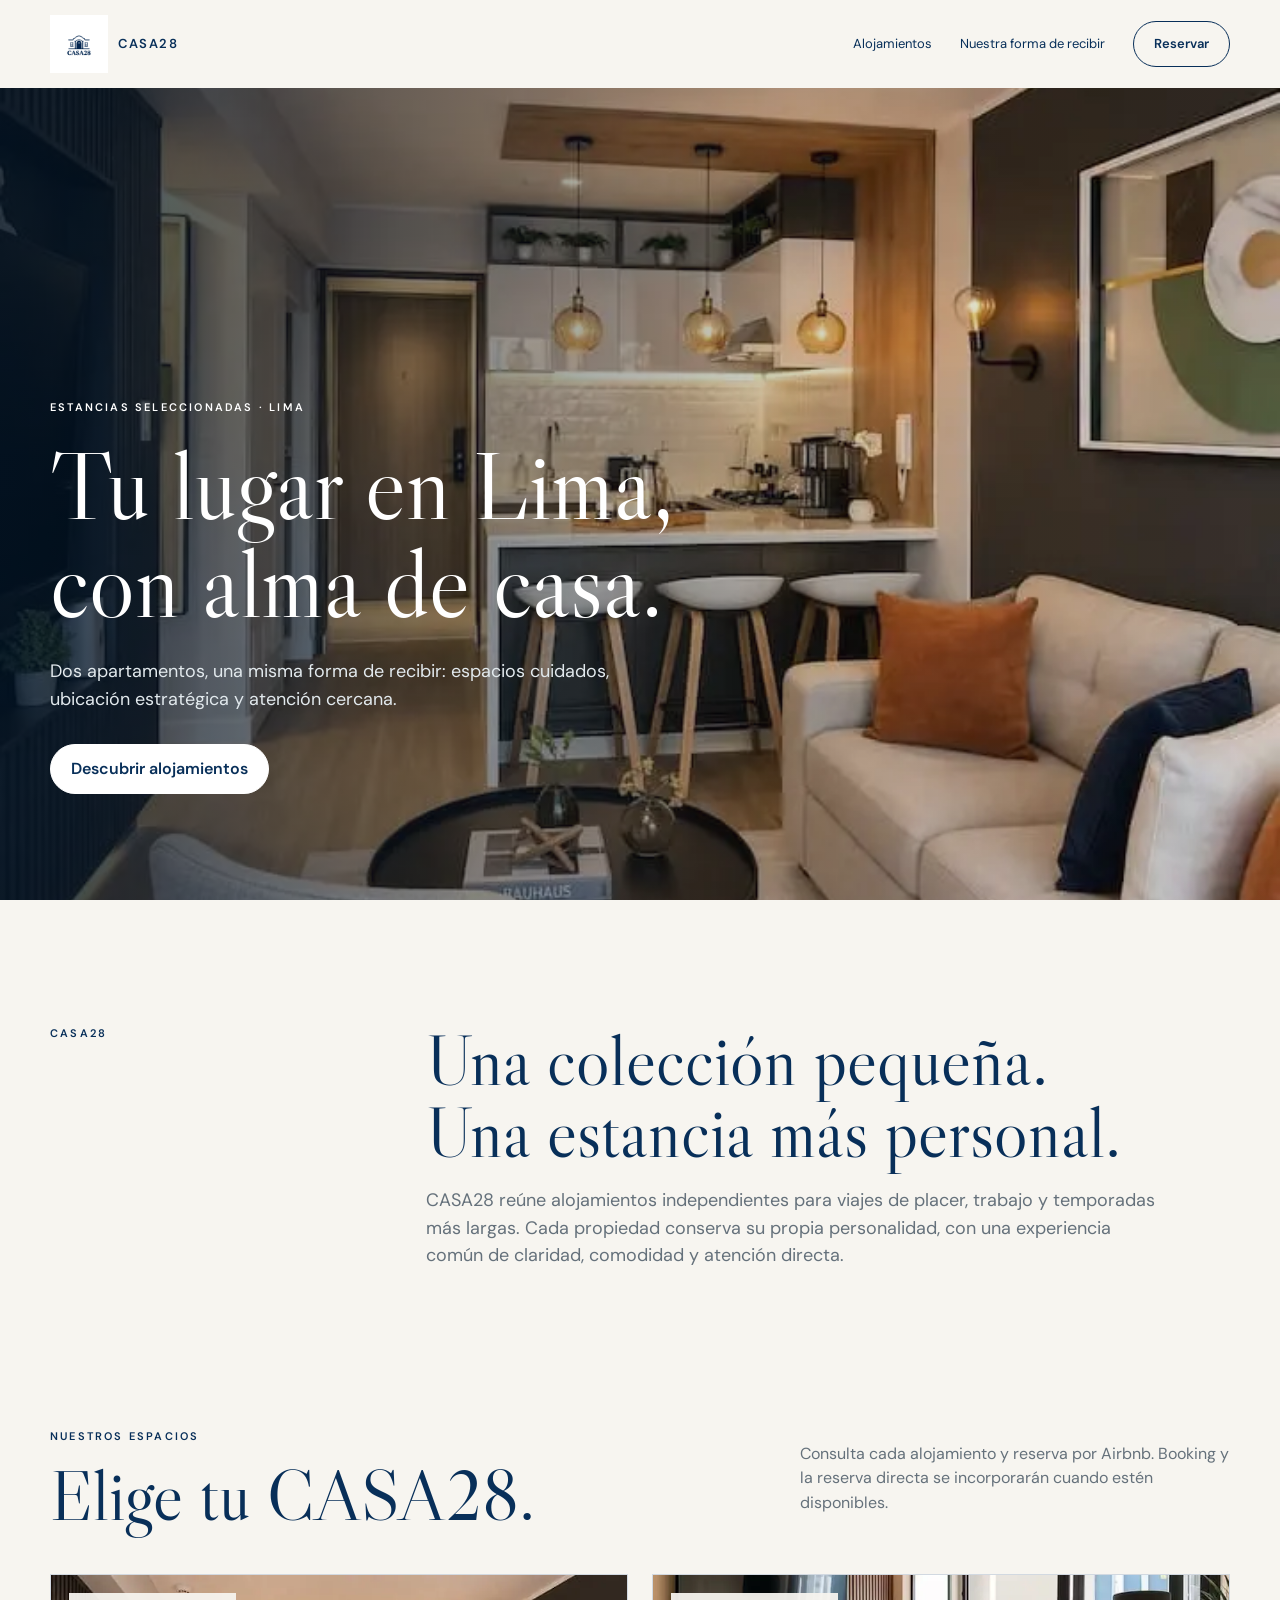
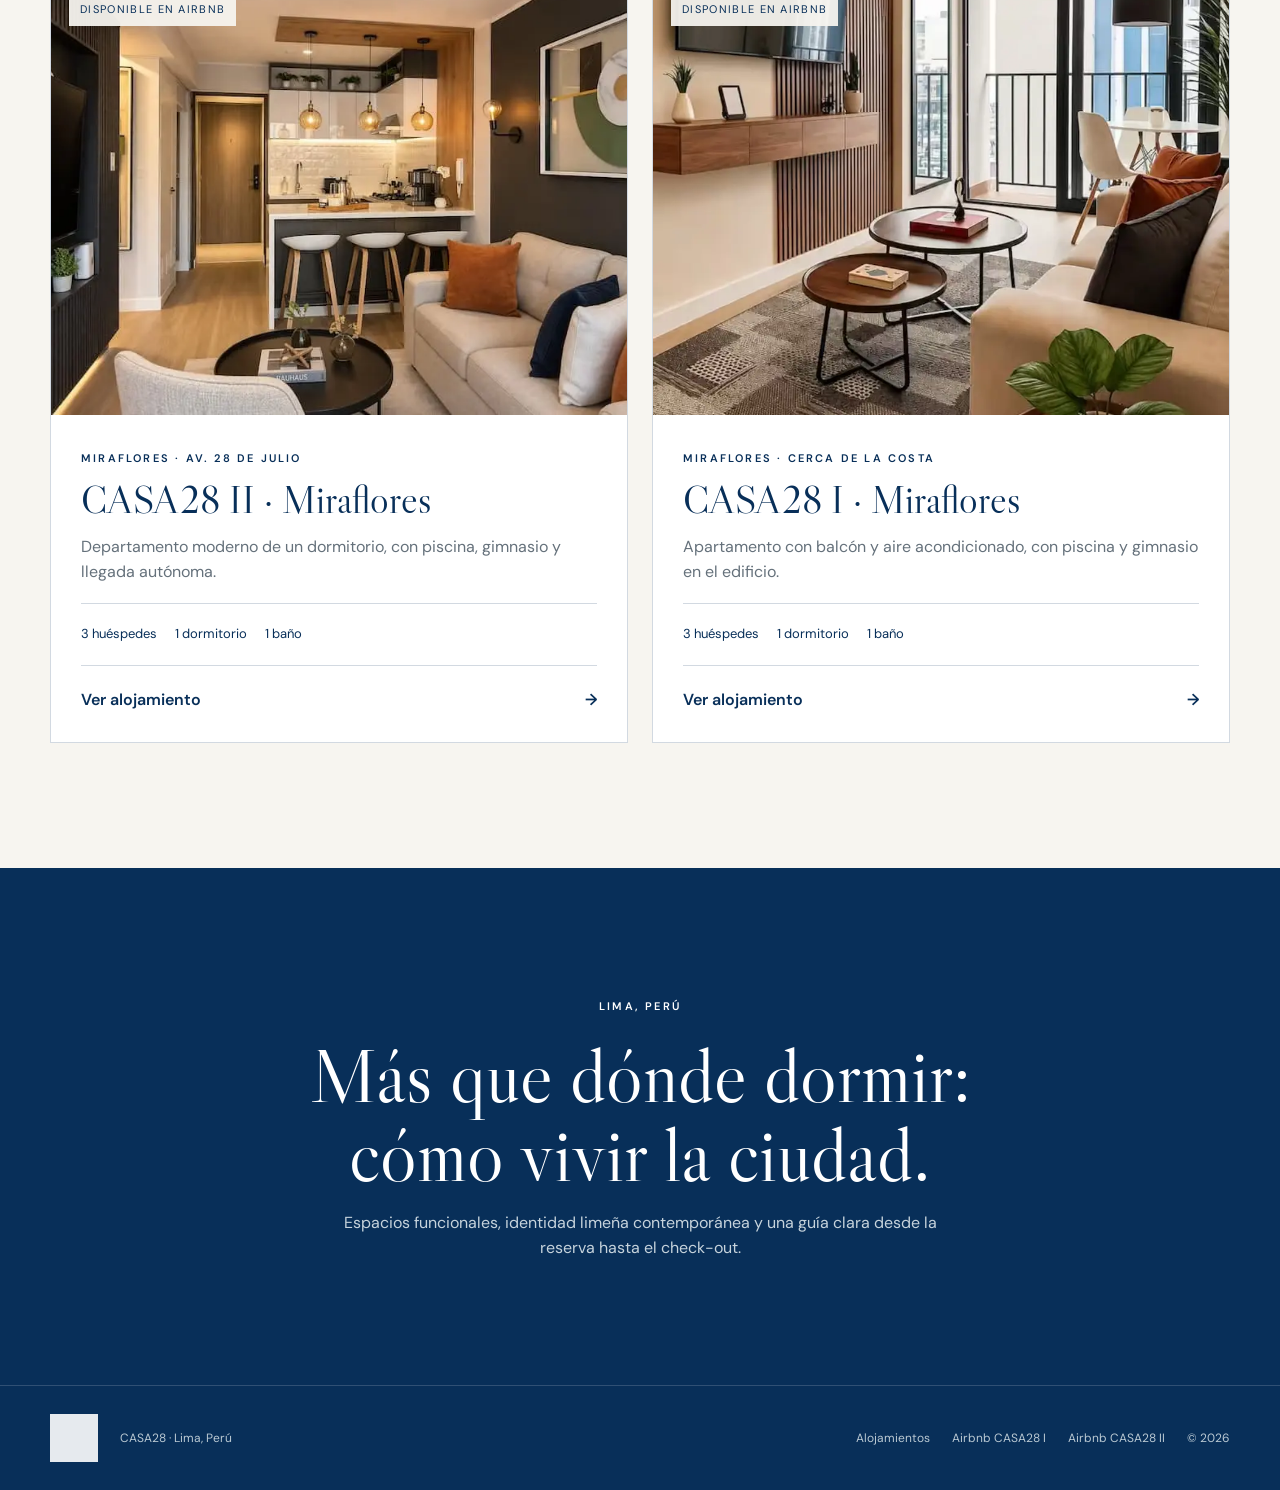
==== commit 2c1454c5: "Add files via upload" ====
--- a/index.html
+++ b/index.html
@@ -4,6 +4,6 @@
 <main><section class="intro" id="concepto"><span class="eyebrow">CASA28</span><div><h2>Una colección pequeña.<br>Una estancia más personal.</h2><p>CASA28 reúne alojamientos independientes para viajes de placer, trabajo y temporadas más largas. Cada propiedad conserva su propia personalidad, con una experiencia común de claridad, comodidad y atención directa.</p></div></section>
 <section class="listings" id="alojamientos"><div class="section-head"><div><span class="eyebrow">Nuestros espacios</span><h2>Elige tu CASA28.</h2></div><p>Consulta cada alojamiento y reserva por Airbnb. Booking y la reserva directa se incorporarán cuando estén disponibles.</p></div><div class="property-grid">
 <article class="property-card"><a class="card-image" href="properties/casa28-miraflores/"><img src="assets/properties/casa28-miraflores/hero.webp" alt="Casa28 II en Miraflores"><span class="status">Disponible en Airbnb</span></a><div class="card-body"><div><span class="eyebrow">Miraflores · Av. 28 de Julio</span><h3>CASA28 II · Miraflores</h3><p>Departamento moderno de un dormitorio, con piscina, gimnasio y llegada autónoma.</p></div><div class="specs"><span>3 huéspedes</span><span>1 dormitorio</span><span>1 baño</span></div><a class="text-link" href="properties/casa28-miraflores/">Ver alojamiento <span>→</span></a></div></article>
-<article class="property-card coming"><a class="card-image" href="properties/proxima-propiedad/"><div class="placeholder"><span>28</span></div><span class="status">Próximamente</span></a><div class="card-body"><div><span class="eyebrow">Lima · Segunda propiedad</span><h3>La próxima CASA28</h3><p>La estructura ya está preparada para incorporar fotografías, servicios, ubicación y su canal de reserva.</p></div><div class="specs"><span>Datos por completar</span></div><a class="text-link" href="properties/proxima-propiedad/">Ver ficha preparada <span>→</span></a></div></article>
+<article class="property-card"><a class="card-image" href="properties/casa28-i-miraflores/"><img src="assets/properties/casa28-i-miraflores/hero.webp" alt="Casa28 I en Miraflores"><span class="status">Disponible en Airbnb</span></a><div class="card-body"><div><span class="eyebrow">Miraflores · Cerca de la costa</span><h3>CASA28 I · Miraflores</h3><p>Apartamento con balcón y aire acondicionado, con piscina y gimnasio en el edificio.</p></div><div class="specs"><span>3 huéspedes</span><span>1 dormitorio</span><span>1 baño</span></div><a class="text-link" href="properties/casa28-i-miraflores/">Ver alojamiento <span>→</span></a></div></article>
 </div></section><section class="brand-band"><span class="eyebrow">Lima, Perú</span><h2>Más que dónde dormir:<br>cómo vivir la ciudad.</h2><p>Espacios funcionales, identidad limeña contemporánea y una guía clara desde la reserva hasta el check-out.</p></section></main>
-<footer><div><img src="assets/casa28-logo.png" alt=""><span>CASA28 · Lima, Perú</span></div><div><a href="#alojamientos">Alojamientos</a><a href="https://www.airbnb.es/rooms/1804730935090203868" rel="noopener">Airbnb</a><span>© 2026</span></div></footer></body></html>
+<footer><div><img src="assets/casa28-logo.png" alt=""><span>CASA28 · Lima, Perú</span></div><div><a href="#alojamientos">Alojamientos</a><a href="https://www.airbnb.es/rooms/1804695326898325867" target="_blank" rel="noopener">Airbnb CASA28 I</a><a href="https://www.airbnb.es/rooms/1804730935090203868" target="_blank" rel="noopener">Airbnb CASA28 II</a><span>© 2026</span></div></footer></body></html>
